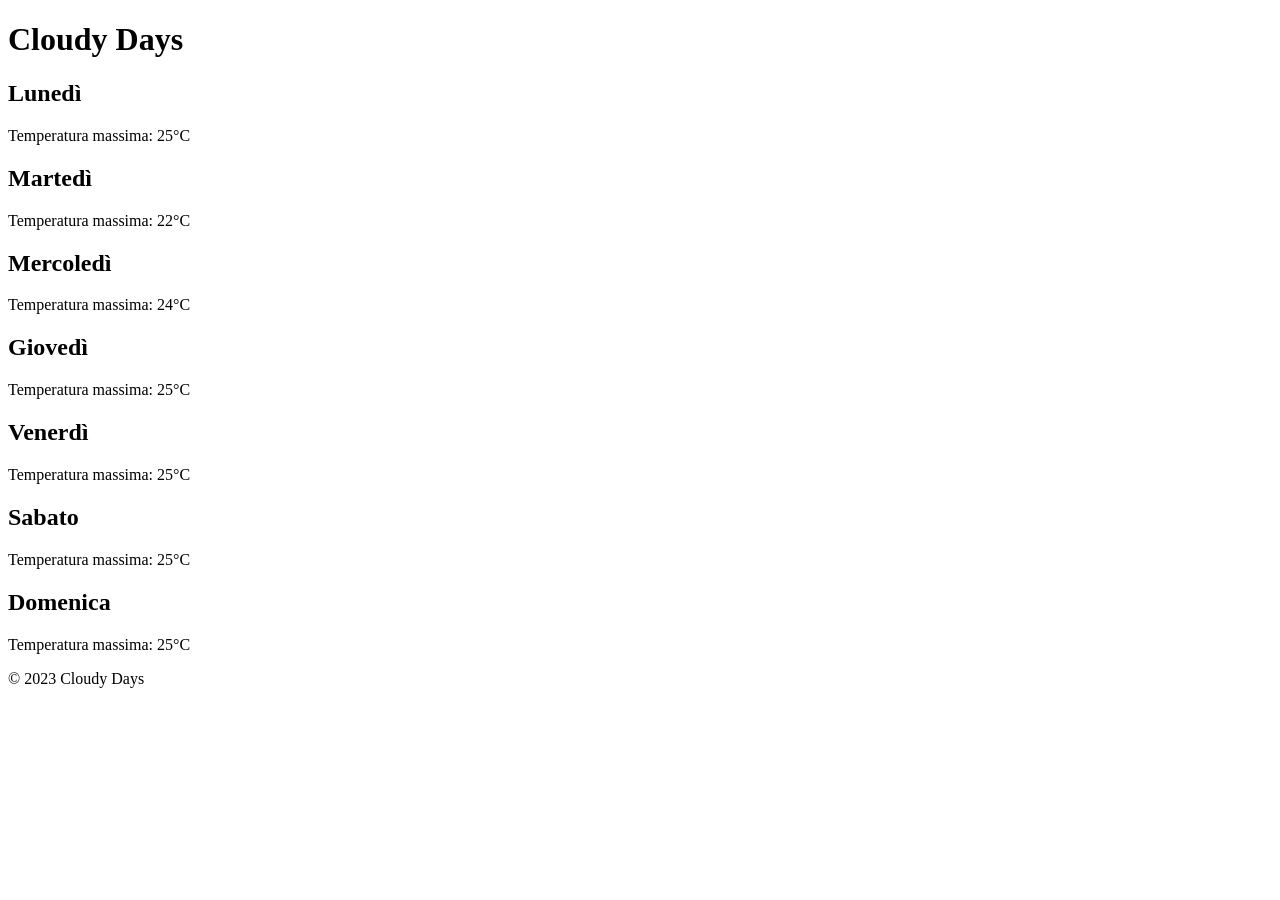
==== src/frontend/home.html @ 4e5365ef "" ====
<!DOCTYPE html>
<html lang="it">
<head>
    <meta charset="UTF-8">
    <meta name="viewport" content="width=device-width, initial-scale=1.0">
    <link rel="stylesheet" href="style.css">
    <title>Cloudy Days - Previsioni Meteo</title>
</head>
<body>
    <header>
        <h1>Cloudy Days</h1>
    </header>
    <section class="weather-container">
        <div class="day-card">
            <h2>Lunedì</h2>
            <p>Temperatura massima: <span class="temperature">25°C</span></p>
        </div>
        <div class="day-card">
            <h2>Martedì</h2>
            <p>Temperatura massima: <span class="temperature">22°C</span></p>
        </div>
        <div class="day-card">
            <h2>Mercoledì</h2>
            <p>Temperatura massima: <span class="temperature">24°C</span></p>
        </div>
        <div class="day-card">
            <h2>Giovedì</h2>
            <p>Temperatura massima: <span class="temperature">25°C</span></p>
        </div>
        <div class="day-card">
            <h2>Venerdì</h2>
            <p>Temperatura massima: <span class="temperature">25°C</span></p>
        </div>
        <div class="day-card">
            <h2>Sabato</h2>
            <p>Temperatura massima: <span class="temperature">25°C</span></p>
        </div>
        <div class="day-card">
            <h2>Domenica</h2>
            <p>Temperatura massima: <span class="temperature">25°C</span></p>
        </div>
        <!-- Ripeti lo stesso modello per gli altri giorni della settimana -->
    </section>
    <footer>
        <p>&copy; 2023 Cloudy Days</p>
    </footer>
</body>
</html>
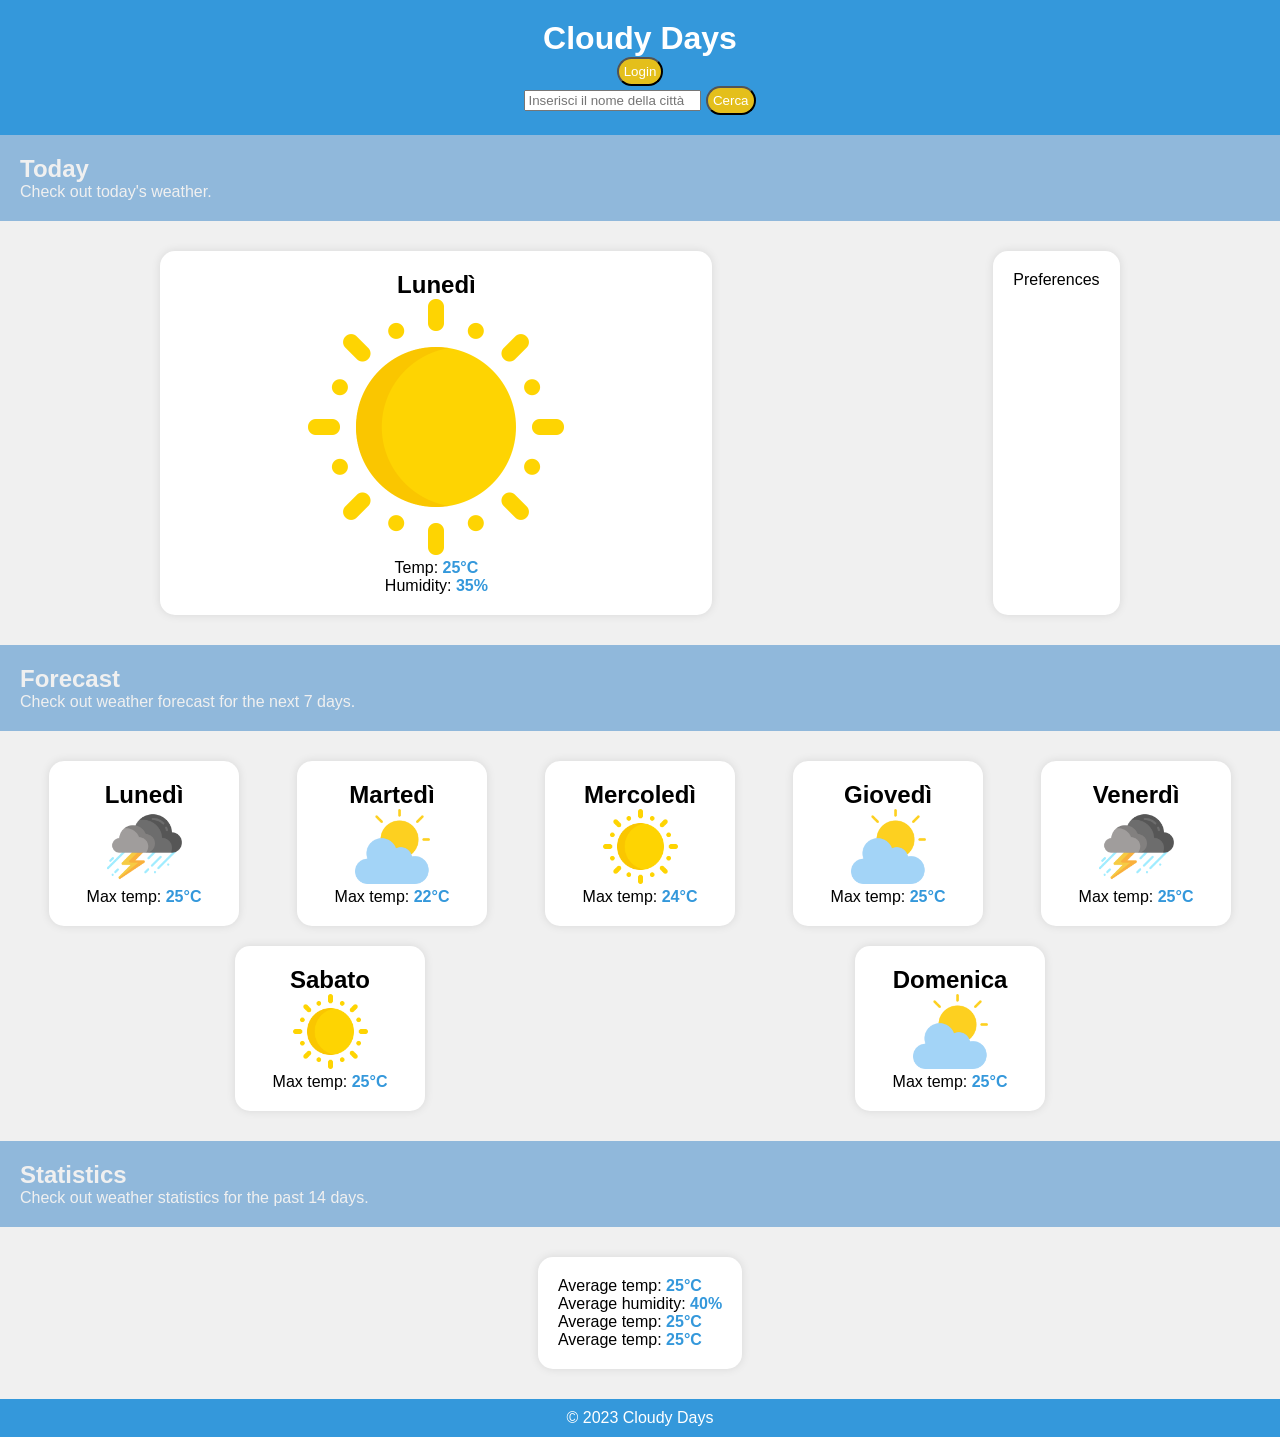
==== commit f3f00484: "" ====
--- a/src/frontend/home.html
+++ b/src/frontend/home.html
@@ -9,40 +9,117 @@
 <body>
     <header>
         <h1>Cloudy Days</h1>
+        <section>
+            <button class="rounded-button">Login</button>
+            <form id="search-form">
+                <input type="text" id="city-search" placeholder="Inserisci il nome della città">
+                <button class="rounded-button" type="submit">Cerca</button>
+            </form>
+        </section>
     </header>
+    <section class="container-title">
+        <h2>Today</h2>
+        <p>Check out today's weather.</p>
+    </section>
     <section class="weather-container">
-        <div class="day-card">
+    
+        <div class="today-card">
             <h2>Lunedì</h2>
-            <p>Temperatura massima: <span class="temperature">25°C</span></p>
+            <img src="static/images/sun.png" alt="Nome della città">
+            <p>Temp: <span class="temperature">25°C</span></p>
+            <p>Humidity: <span class="temperature">35%</span></p>
         </div>
-        <div class="day-card">
+        <div class="today-card">
+            <p>Preferences</p>
+            
+        </div>
+        
+        <!-- Ripeti lo stesso modello per gli altri giorni della settimana -->
+    </section>
+    <section class="container-title">
+        <h2>Forecast</h2>
+        <p>Check out weather forecast for the next 7 days.</p>
+    </section>
+    <section class="weather-container">
+        <div class="day-card" id="lunedì">
+            <h2>Lunedì</h2>
+            <img src="static/images/storm.png" alt="Nome della città">
+            <p>Max temp: <span class="temperature">25°C</span></p>
+        </div>
+        <div class="day-card" id="'martedì">
             <h2>Martedì</h2>
-            <p>Temperatura massima: <span class="temperature">22°C</span></p>
+            <img src="static/images/cloudy.png" alt="Nome della città">
+            <p>Max temp: <span class="temperature">22°C</span></p>
         </div>
         <div class="day-card">
             <h2>Mercoledì</h2>
-            <p>Temperatura massima: <span class="temperature">24°C</span></p>
+            <img src="static/images/sun.png" alt="Nome della città">
+            <p>Max temp: <span class="temperature">24°C</span></p>
         </div>
         <div class="day-card">
             <h2>Giovedì</h2>
-            <p>Temperatura massima: <span class="temperature">25°C</span></p>
+            <img src="static/images/cloudy.png" alt="Nome della città">
+            <p>Max temp: <span class="temperature">25°C</span></p>
         </div>
         <div class="day-card">
             <h2>Venerdì</h2>
-            <p>Temperatura massima: <span class="temperature">25°C</span></p>
+            <img src="static/images/storm.png" alt="Nome della città">
+            <p>Max temp: <span class="temperature">25°C</span></p>
         </div>
         <div class="day-card">
             <h2>Sabato</h2>
-            <p>Temperatura massima: <span class="temperature">25°C</span></p>
+            <img src="static/images/sun.png" alt="Nome della città">
+            <p>Max temp: <span class="temperature">25°C</span></p>
         </div>
         <div class="day-card">
             <h2>Domenica</h2>
-            <p>Temperatura massima: <span class="temperature">25°C</span></p>
+            <img src="static/images/cloudy.png" alt="Nome della città">
+            <p>Max temp: <span class="temperature">25°C</span></p>
         </div>
         <!-- Ripeti lo stesso modello per gli altri giorni della settimana -->
     </section>
+    <section class="container-title">
+        <h2>Statistics</h2>
+        <p>Check out weather statistics for the past 14 days.</p>
+    </section>
+    <section class="weather-container">
+        <div class="stats-card">
+            <p>Average temp: <span class="temperature">25°C</span></p>
+            <p>Average humidity: <span class="temperature">40%</span></p>
+            <p>Average temp: <span class="temperature">25°C</span></p>
+            <p>Average temp: <span class="temperature">25°C</span></p>
+        </div>
+    </h1>
+    </section>
+    
     <footer>
         <p>&copy; 2023 Cloudy Days</p>
     </footer>
 </body>
-</html>+</html>
+
+<script>
+    // Funzione per aggiornare Max temp
+    function updateMaxTemp(day) {
+        // Trova l'elemento "Max temp" all'interno della "day-card" specifica
+        var maxTempElement = document.querySelector(`#${day} .temperature`);
+        
+        // Estrai il valore corrente e convertilo in un numero
+        var currentMaxTemp = parseFloat(maxTempElement.textContent);
+        
+        // Incrementa il valore di 1
+        var newMaxTemp = currentMaxTemp + 1;
+        
+        // Aggiorna il testo con il nuovo valore
+        maxTempElement.textContent = newMaxTemp + "°C";
+    }
+
+    // Aggiungi un gestore di eventi di click per ciascuna "day-card"
+    var dayCards = document.querySelectorAll(".day-card");
+    dayCards.forEach(function (dayCard) {
+        dayCard.addEventListener("click", function () {
+            var day = this.getAttribute("id");
+            updateMaxTemp(day);
+        });
+    });
+</script>
--- a/src/frontend/style.css
+++ b/src/frontend/style.css
@@ -0,0 +1,148 @@
+/* Reset dei margini e dei padding del corpo del documento */
+body, h1, h2, p, div, span {
+    margin: 0;
+    padding: 0;
+}
+
+/* Stili del corpo del documento */
+body {
+    font-family: Arial, sans-serif;
+    background-color: #f0f0f0;
+}
+
+/* Intestazione */
+header {
+    background-color: #3498db;
+    color: #fff;
+    text-align: center;
+    padding: 20px;
+}
+
+/* titolo per ogni container */
+.container-title {
+    background-color:rgb(144, 184, 219) ;
+    color:#f0f0f0;
+    padding: 20px;
+}
+
+.new-section {
+    margin-top: 20px; /* Spazio tra la nuova sezione e la sezione precedente */
+    background-color: #f0f0f0;
+    padding: 20px;
+}
+
+.sidebar {
+    width: 25%; /* Larghezza della colonna laterale */
+    background-color: #f0f0f0;
+    padding: 20px;
+    display: flex;
+    flex-direction: column;
+    justify-content: space-between;
+}
+
+.new-section h2 {
+    margin-top: 0; /* Rimuovi il margine superiore dal titolo della nuova sezione */
+}
+
+/* Contenitore delle cards dei giorni */
+.weather-container {
+    display: flex;
+    justify-content: space-around;
+    flex-wrap: wrap;
+    margin: 20px;
+}
+
+/* Stili delle cards dei giorni */
+.day-card {
+    background-color: #fff;
+    border-radius: 15px;
+    box-shadow: 0 0 10px rgba(0, 0, 0, 0.1);
+    margin: 10px;
+    padding: 20px;
+    text-align: center;
+    max-width: 150px;
+}
+
+.today-card {
+    background-color: #fff;
+    border-radius: 15px;
+    box-shadow: 0 0 10px rgba(0, 0, 0, 0.1);
+    margin: 10px;
+    padding: 20px;
+    text-align: center;
+
+}
+
+.stats-card {
+    background-color: #fff;
+    border-radius: 15px;
+    box-shadow: 0 0 10px rgba(0, 0, 0, 0.1);
+    margin: 10px;
+    padding: 20px;
+    text-align: center left;
+}
+
+/* Stile per l'immagine nelle card delle città */
+.day-card img {
+    max-width: 50%; /* Larghezza massima al 100% della card */
+    height: auto; /* Altezza automaticamente proporzionata */
+    border: 0px solid #ccc; /* Bordo opzionale intorno all'immagine */
+}
+
+/* Stile per l'immagine nelle card di oggi */
+.today-card img {
+    max-width: 50%; /* Larghezza massima al 100% della card */
+    height: auto; /* Altezza automaticamente proporzionata */
+    border: 0px solid #ccc; /* Bordo opzionale intorno all'immagine */
+}
+
+
+.day-card:hover {
+    transform: scale(1.10); /* Effetto al passaggio del mouse */
+}
+
+/* Assicurati che il testo sia contenuto all'interno del riquadro */
+.day-card h2 {
+    margin: 0; /* Rimuovi il margine predefinito dall'elemento h2 */
+    overflow: hidden; /* Impedisce che il testo del titolo esca fuori */
+    white-space: nowrap; /* Evita che il testo venga a capo */
+    text-overflow: ellipsis; /* Aggiunge "..." se il testo è troppo lungo */
+}
+
+/* Stili delle temperature */
+.temperature {
+    font-weight: bold;
+    color: #3498db;
+}
+
+/* Stile base del bottone */
+.rounded-button {
+    display: inline-block;
+    padding: 5px; /* Regola il padding come preferisci */
+    border-radius: 30px; /* Imposta il raggio di arrotondamento */
+    background-color: #e4bf1b; /* Colore di sfondo */
+    color: #fff; /* Colore del testo */
+    text-align: center;
+    text-decoration: none;
+    cursor: pointer;
+    transition: background-color 0.5s ease; /* Transizione di colore quando il mouse passa sopra */
+}
+
+/* Cambia colore quando il mouse passa sopra il bottone */
+.rounded-button:hover {
+    background-color: #f19100; /* Colore di sfondo al passaggio del mouse */
+}
+
+.rounded-button::selection{
+    background-color: #a56300;
+}
+
+
+
+/* Piè di pagina */
+footer {
+    text-align: center;
+    padding: 10px;
+    background-color: #3498db;
+    color: #fff;
+}
